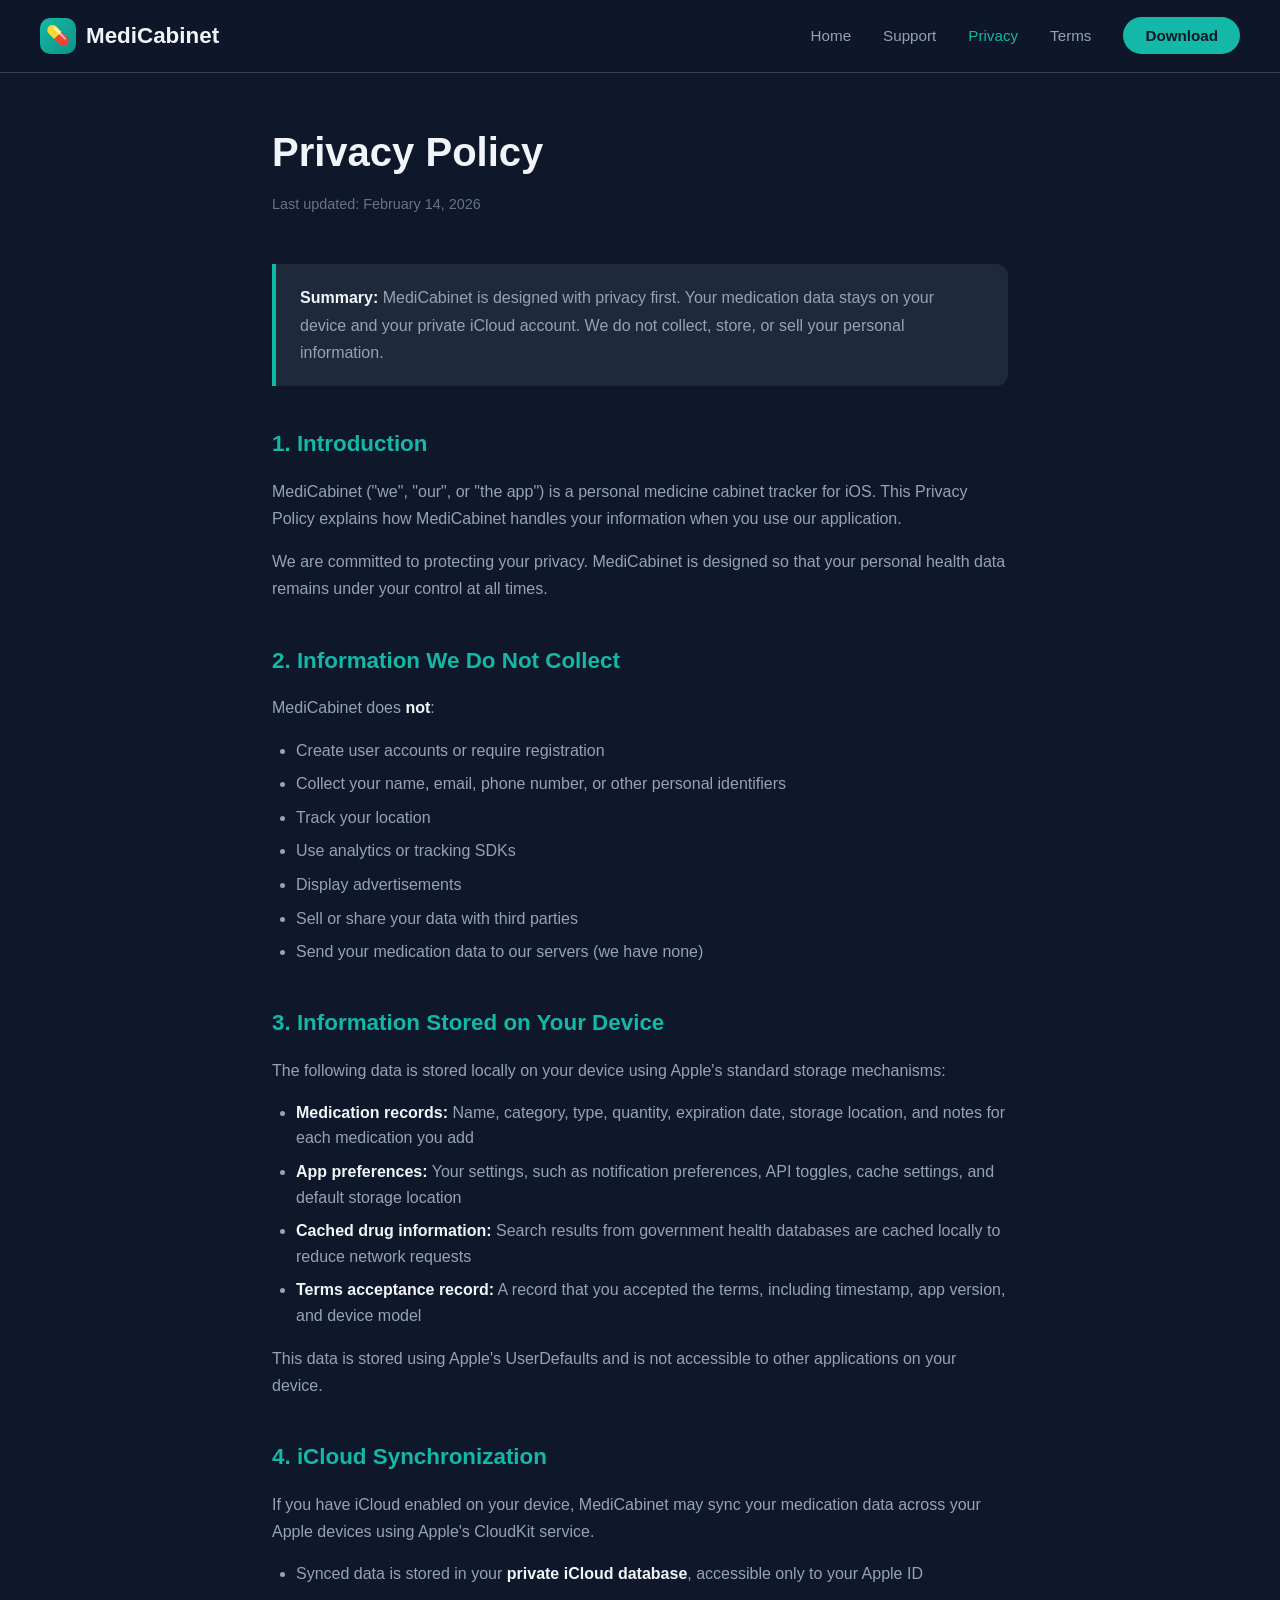
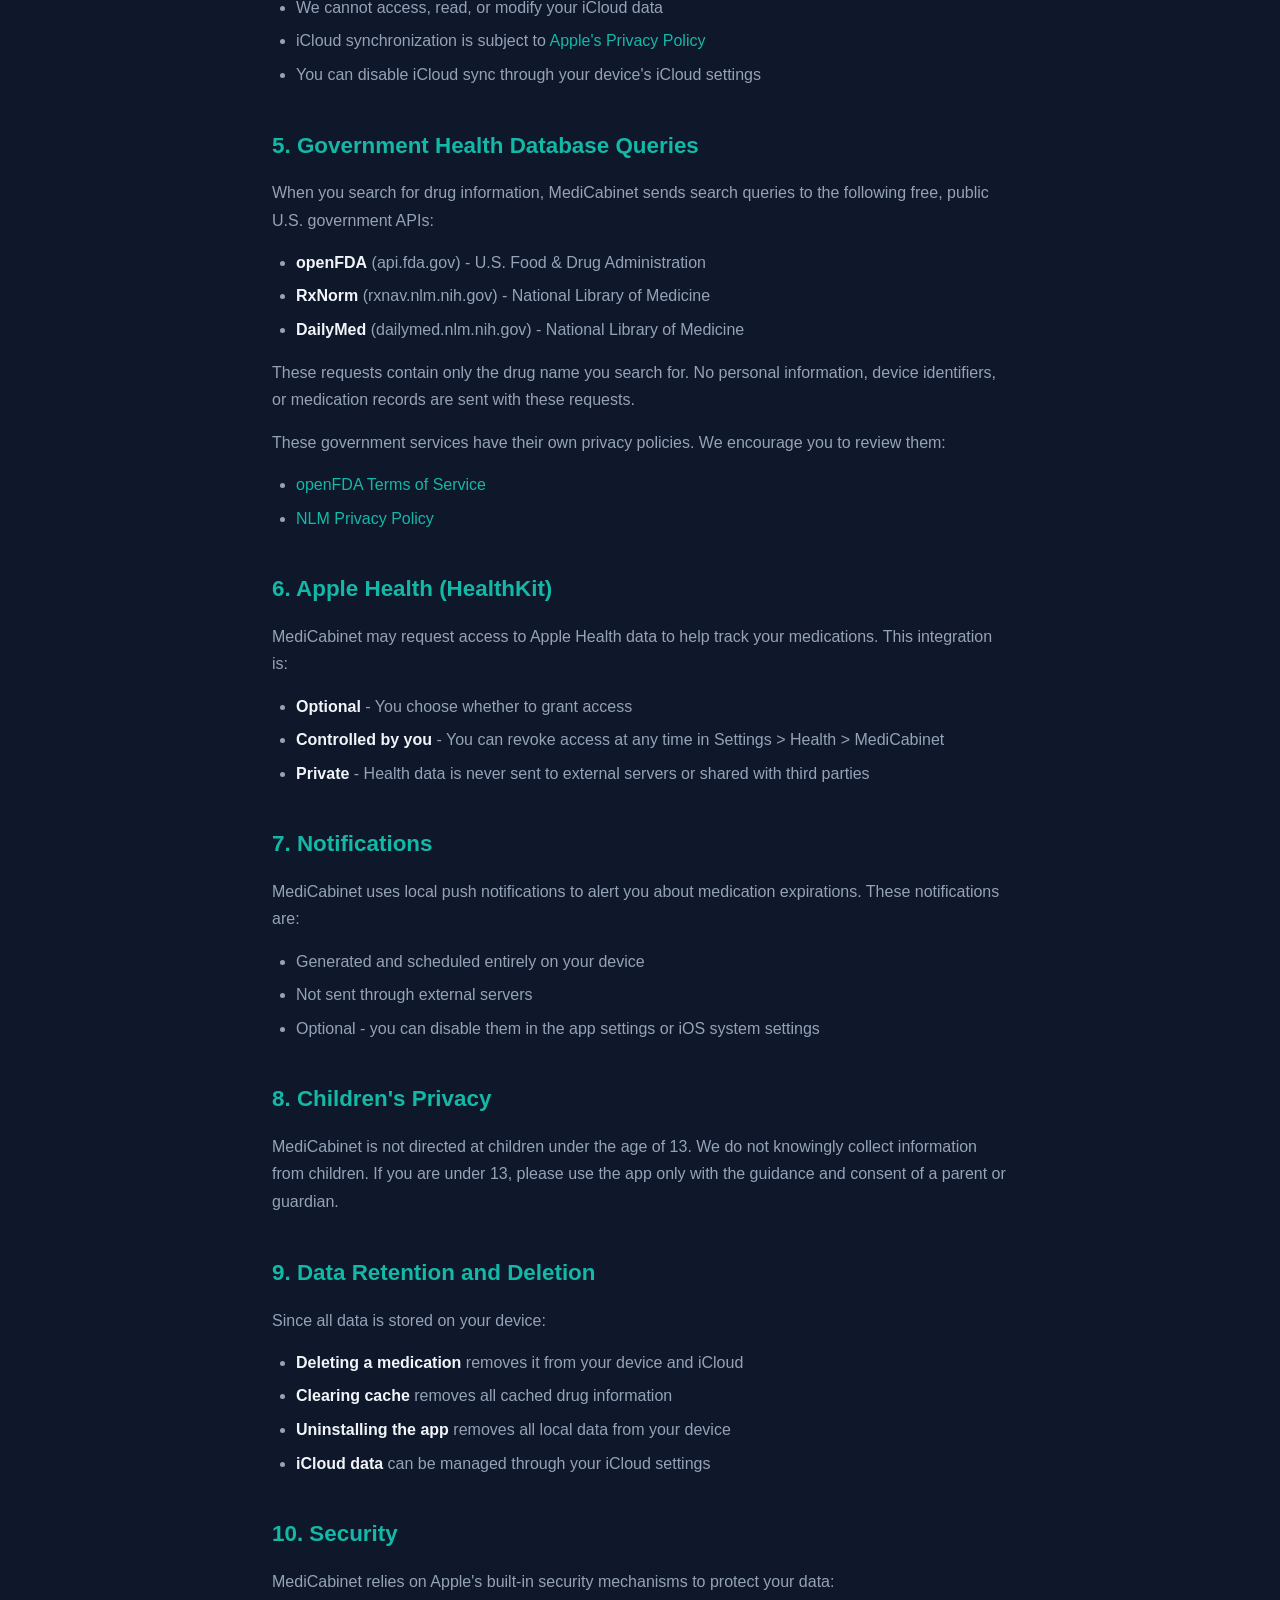
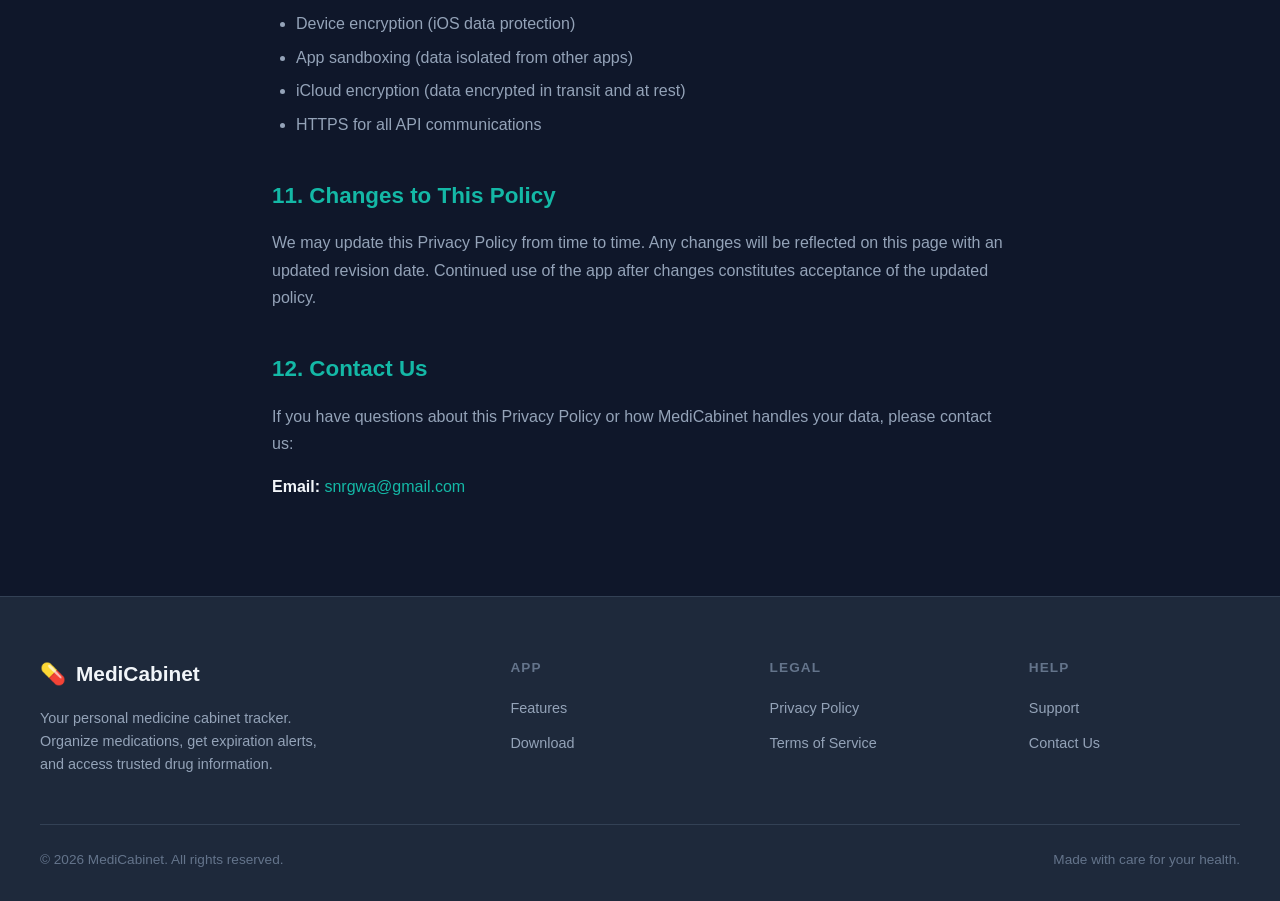
==== privacy.html @ 96c991f2 "Add files via upload" ====
<!DOCTYPE html>
<html lang="en">
<head>
  <meta charset="UTF-8">
  <meta name="viewport" content="width=device-width, initial-scale=1.0">
  <title>Privacy Policy - MediCabinet</title>
  <meta name="description" content="MediCabinet Privacy Policy - Learn how we handle your data.">
  <link rel="stylesheet" href="style.css">
  <link rel="icon" href="data:image/svg+xml,<svg xmlns='http://www.w3.org/2000/svg' viewBox='0 0 100 100'><text y='.9em' font-size='90'>💊</text></svg>">
</head>
<body>

  <!-- NAVIGATION -->
  <nav class="navbar">
    <div class="nav-container">
      <a href="index.html" class="nav-logo">
        <span class="logo-icon">💊</span>
        MediCabinet
      </a>
      <ul class="nav-links" id="navLinks">
        <li><a href="index.html">Home</a></li>
        <li><a href="support.html">Support</a></li>
        <li><a href="privacy.html" class="active">Privacy</a></li>
        <li><a href="terms.html">Terms</a></li>
        <li><a href="index.html#download" class="nav-cta">Download</a></li>
      </ul>
      <button class="mobile-toggle" id="mobileToggle" aria-label="Toggle menu">
        <span></span><span></span><span></span>
      </button>
    </div>
  </nav>

  <!-- PRIVACY POLICY -->
  <div class="legal-page">
    <div class="legal-container">
      <h1>Privacy Policy</h1>
      <p class="last-updated">Last updated: February 14, 2026</p>

      <div class="highlight-box">
        <p><strong>Summary:</strong> MediCabinet is designed with privacy first. Your medication data stays on your device and your private iCloud account. We do not collect, store, or sell your personal information.</p>
      </div>

      <h2>1. Introduction</h2>
      <p>MediCabinet ("we", "our", or "the app") is a personal medicine cabinet tracker for iOS. This Privacy Policy explains how MediCabinet handles your information when you use our application.</p>
      <p>We are committed to protecting your privacy. MediCabinet is designed so that your personal health data remains under your control at all times.</p>

      <h2>2. Information We Do Not Collect</h2>
      <p>MediCabinet does <strong>not</strong>:</p>
      <ul>
        <li>Create user accounts or require registration</li>
        <li>Collect your name, email, phone number, or other personal identifiers</li>
        <li>Track your location</li>
        <li>Use analytics or tracking SDKs</li>
        <li>Display advertisements</li>
        <li>Sell or share your data with third parties</li>
        <li>Send your medication data to our servers (we have none)</li>
      </ul>

      <h2>3. Information Stored on Your Device</h2>
      <p>The following data is stored locally on your device using Apple's standard storage mechanisms:</p>
      <ul>
        <li><strong>Medication records:</strong> Name, category, type, quantity, expiration date, storage location, and notes for each medication you add</li>
        <li><strong>App preferences:</strong> Your settings, such as notification preferences, API toggles, cache settings, and default storage location</li>
        <li><strong>Cached drug information:</strong> Search results from government health databases are cached locally to reduce network requests</li>
        <li><strong>Terms acceptance record:</strong> A record that you accepted the terms, including timestamp, app version, and device model</li>
      </ul>
      <p>This data is stored using Apple's UserDefaults and is not accessible to other applications on your device.</p>

      <h2>4. iCloud Synchronization</h2>
      <p>If you have iCloud enabled on your device, MediCabinet may sync your medication data across your Apple devices using Apple's CloudKit service.</p>
      <ul>
        <li>Synced data is stored in your <strong>private iCloud database</strong>, accessible only to your Apple ID</li>
        <li>We cannot access, read, or modify your iCloud data</li>
        <li>iCloud synchronization is subject to <a href="https://www.apple.com/legal/privacy/" target="_blank">Apple's Privacy Policy</a></li>
        <li>You can disable iCloud sync through your device's iCloud settings</li>
      </ul>

      <h2>5. Government Health Database Queries</h2>
      <p>When you search for drug information, MediCabinet sends search queries to the following free, public U.S. government APIs:</p>
      <ul>
        <li><strong>openFDA</strong> (api.fda.gov) - U.S. Food & Drug Administration</li>
        <li><strong>RxNorm</strong> (rxnav.nlm.nih.gov) - National Library of Medicine</li>
        <li><strong>DailyMed</strong> (dailymed.nlm.nih.gov) - National Library of Medicine</li>
      </ul>
      <p>These requests contain only the drug name you search for. No personal information, device identifiers, or medication records are sent with these requests.</p>
      <p>These government services have their own privacy policies. We encourage you to review them:</p>
      <ul>
        <li><a href="https://open.fda.gov/terms/" target="_blank">openFDA Terms of Service</a></li>
        <li><a href="https://www.nlm.nih.gov/privacy.html" target="_blank">NLM Privacy Policy</a></li>
      </ul>

      <h2>6. Apple Health (HealthKit)</h2>
      <p>MediCabinet may request access to Apple Health data to help track your medications. This integration is:</p>
      <ul>
        <li><strong>Optional</strong> - You choose whether to grant access</li>
        <li><strong>Controlled by you</strong> - You can revoke access at any time in Settings > Health > MediCabinet</li>
        <li><strong>Private</strong> - Health data is never sent to external servers or shared with third parties</li>
      </ul>

      <h2>7. Notifications</h2>
      <p>MediCabinet uses local push notifications to alert you about medication expirations. These notifications are:</p>
      <ul>
        <li>Generated and scheduled entirely on your device</li>
        <li>Not sent through external servers</li>
        <li>Optional - you can disable them in the app settings or iOS system settings</li>
      </ul>

      <h2>8. Children's Privacy</h2>
      <p>MediCabinet is not directed at children under the age of 13. We do not knowingly collect information from children. If you are under 13, please use the app only with the guidance and consent of a parent or guardian.</p>

      <h2>9. Data Retention and Deletion</h2>
      <p>Since all data is stored on your device:</p>
      <ul>
        <li><strong>Deleting a medication</strong> removes it from your device and iCloud</li>
        <li><strong>Clearing cache</strong> removes all cached drug information</li>
        <li><strong>Uninstalling the app</strong> removes all local data from your device</li>
        <li><strong>iCloud data</strong> can be managed through your iCloud settings</li>
      </ul>

      <h2>10. Security</h2>
      <p>MediCabinet relies on Apple's built-in security mechanisms to protect your data:</p>
      <ul>
        <li>Device encryption (iOS data protection)</li>
        <li>App sandboxing (data isolated from other apps)</li>
        <li>iCloud encryption (data encrypted in transit and at rest)</li>
        <li>HTTPS for all API communications</li>
      </ul>

      <h2>11. Changes to This Policy</h2>
      <p>We may update this Privacy Policy from time to time. Any changes will be reflected on this page with an updated revision date. Continued use of the app after changes constitutes acceptance of the updated policy.</p>

      <h2>12. Contact Us</h2>
      <p>If you have questions about this Privacy Policy or how MediCabinet handles your data, please contact us:</p>
      <p><strong>Email:</strong> <a href="mailto:snrgwa@gmail.com">snrgwa@gmail.com</a></p>
    </div>
  </div>

  <!-- FOOTER -->
  <footer class="footer">
    <div class="footer-container">
      <div class="footer-grid">
        <div class="footer-brand">
          <div class="footer-logo">
            <span class="logo-icon">💊</span>
            MediCabinet
          </div>
          <p>Your personal medicine cabinet tracker. Organize medications, get expiration alerts, and access trusted drug information.</p>
        </div>
        <div class="footer-col">
          <h4>App</h4>
          <ul>
            <li><a href="index.html#features">Features</a></li>
            <li><a href="index.html#download">Download</a></li>
          </ul>
        </div>
        <div class="footer-col">
          <h4>Legal</h4>
          <ul>
            <li><a href="privacy.html">Privacy Policy</a></li>
            <li><a href="terms.html">Terms of Service</a></li>
          </ul>
        </div>
        <div class="footer-col">
          <h4>Help</h4>
          <ul>
            <li><a href="support.html">Support</a></li>
            <li><a href="mailto:snrgwa@gmail.com">Contact Us</a></li>
          </ul>
        </div>
      </div>
      <div class="footer-bottom">
        <p>&copy; 2026 MediCabinet. All rights reserved.</p>
        <p>Made with care for your health.</p>
      </div>
    </div>
  </footer>

  <script>
    document.getElementById('mobileToggle').addEventListener('click', function() {
      document.getElementById('navLinks').classList.toggle('open');
    });
    document.querySelectorAll('.nav-links a').forEach(link => {
      link.addEventListener('click', () => {
        document.getElementById('navLinks').classList.remove('open');
      });
    });
  </script>

</body>
</html>
---- style.css ----
/* ===== RESET & BASE ===== */
*, *::before, *::after {
  margin: 0;
  padding: 0;
  box-sizing: border-box;
}

:root {
  --bg-primary: #0f172a;
  --bg-secondary: #1e293b;
  --bg-card: #1e293b;
  --bg-card-hover: #334155;
  --teal: #14b8a6;
  --teal-dark: #0d9488;
  --teal-light: #5eead4;
  --teal-glow: rgba(20, 184, 166, 0.15);
  --text-primary: #f1f5f9;
  --text-secondary: #94a3b8;
  --text-muted: #64748b;
  --border: #334155;
  --green: #22c55e;
  --yellow: #eab308;
  --orange: #f97316;
  --red: #ef4444;
  --radius: 12px;
  --radius-lg: 20px;
  --shadow: 0 4px 24px rgba(0, 0, 0, 0.3);
  --transition: 0.3s ease;
}

html {
  scroll-behavior: smooth;
  font-size: 16px;
}

body {
  font-family: -apple-system, BlinkMacSystemFont, 'SF Pro Display', 'Segoe UI', Roboto, sans-serif;
  background-color: var(--bg-primary);
  color: var(--text-primary);
  line-height: 1.6;
  -webkit-font-smoothing: antialiased;
}

a {
  color: var(--teal);
  text-decoration: none;
  transition: color var(--transition);
}

a:hover {
  color: var(--teal-light);
}

img {
  max-width: 100%;
  height: auto;
}

/* ===== NAVIGATION ===== */
.navbar {
  position: fixed;
  top: 0;
  left: 0;
  right: 0;
  z-index: 1000;
  background: rgba(15, 23, 42, 0.85);
  backdrop-filter: blur(20px);
  -webkit-backdrop-filter: blur(20px);
  border-bottom: 1px solid var(--border);
  padding: 0 2rem;
}

.nav-container {
  max-width: 1200px;
  margin: 0 auto;
  display: flex;
  justify-content: space-between;
  align-items: center;
  height: 72px;
}

.nav-logo {
  display: flex;
  align-items: center;
  gap: 10px;
  font-size: 1.4rem;
  font-weight: 700;
  color: var(--text-primary);
}

.nav-logo .logo-icon {
  width: 36px;
  height: 36px;
  background: linear-gradient(135deg, var(--teal), var(--teal-dark));
  border-radius: 10px;
  display: flex;
  align-items: center;
  justify-content: center;
  font-size: 1.2rem;
}

.nav-links {
  display: flex;
  align-items: center;
  gap: 2rem;
  list-style: none;
}

.nav-links a {
  color: var(--text-secondary);
  font-size: 0.95rem;
  font-weight: 500;
  transition: color var(--transition);
}

.nav-links a:hover,
.nav-links a.active {
  color: var(--teal);
}

.nav-cta {
  background: var(--teal);
  color: var(--bg-primary) !important;
  padding: 10px 22px;
  border-radius: 50px;
  font-weight: 600 !important;
  transition: all var(--transition) !important;
}

.nav-cta:hover {
  background: var(--teal-light) !important;
  transform: translateY(-1px);
}

.mobile-toggle {
  display: none;
  flex-direction: column;
  gap: 5px;
  cursor: pointer;
  background: none;
  border: none;
  padding: 5px;
}

.mobile-toggle span {
  width: 24px;
  height: 2px;
  background: var(--text-primary);
  border-radius: 2px;
  transition: var(--transition);
}

/* ===== HERO ===== */
.hero {
  min-height: 100vh;
  display: flex;
  align-items: center;
  padding: 120px 2rem 80px;
  position: relative;
  overflow: hidden;
}

.hero::before {
  content: '';
  position: absolute;
  top: -50%;
  right: -20%;
  width: 600px;
  height: 600px;
  background: radial-gradient(circle, var(--teal-glow), transparent 70%);
  pointer-events: none;
}

.hero-container {
  max-width: 1200px;
  margin: 0 auto;
  display: grid;
  grid-template-columns: 1fr 1fr;
  gap: 4rem;
  align-items: center;
  width: 100%;
}

.hero-badge {
  display: inline-flex;
  align-items: center;
  gap: 8px;
  background: var(--teal-glow);
  border: 1px solid rgba(20, 184, 166, 0.3);
  color: var(--teal);
  padding: 6px 16px;
  border-radius: 50px;
  font-size: 0.85rem;
  font-weight: 600;
  margin-bottom: 1.5rem;
}

.hero h1 {
  font-size: 3.5rem;
  font-weight: 800;
  line-height: 1.1;
  margin-bottom: 1.5rem;
  letter-spacing: -0.02em;
}

.hero h1 .highlight {
  background: linear-gradient(135deg, var(--teal), var(--teal-light));
  -webkit-background-clip: text;
  -webkit-text-fill-color: transparent;
  background-clip: text;
}

.hero p {
  font-size: 1.2rem;
  color: var(--text-secondary);
  margin-bottom: 2rem;
  max-width: 500px;
}

.hero-buttons {
  display: flex;
  gap: 1rem;
  flex-wrap: wrap;
}

.btn-primary {
  display: inline-flex;
  align-items: center;
  gap: 8px;
  background: var(--teal);
  color: var(--bg-primary);
  padding: 14px 32px;
  border-radius: 50px;
  font-weight: 700;
  font-size: 1rem;
  transition: all var(--transition);
  border: none;
  cursor: pointer;
}

.btn-primary:hover {
  background: var(--teal-light);
  color: var(--bg-primary);
  transform: translateY(-2px);
  box-shadow: 0 8px 30px rgba(20, 184, 166, 0.3);
}

.btn-secondary {
  display: inline-flex;
  align-items: center;
  gap: 8px;
  background: transparent;
  color: var(--text-primary);
  padding: 14px 32px;
  border-radius: 50px;
  font-weight: 600;
  font-size: 1rem;
  border: 1px solid var(--border);
  transition: all var(--transition);
  cursor: pointer;
}

.btn-secondary:hover {
  border-color: var(--teal);
  color: var(--teal);
}

.hero-visual {
  display: flex;
  justify-content: center;
  align-items: center;
}

.phone-mockup {
  width: 300px;
  height: 600px;
  background: var(--bg-secondary);
  border-radius: 40px;
  border: 3px solid var(--border);
  padding: 16px;
  position: relative;
  box-shadow: var(--shadow), 0 0 80px var(--teal-glow);
}

.phone-screen {
  width: 100%;
  height: 100%;
  background: var(--bg-primary);
  border-radius: 28px;
  overflow: hidden;
  padding: 20px;
}

.phone-header {
  text-align: center;
  padding-bottom: 16px;
  border-bottom: 1px solid var(--border);
  margin-bottom: 16px;
}

.phone-header h3 {
  font-size: 1.1rem;
  font-weight: 700;
}

.phone-header p {
  font-size: 0.75rem;
  color: var(--text-muted);
}

.mock-med {
  display: flex;
  align-items: center;
  gap: 12px;
  background: var(--bg-secondary);
  padding: 12px;
  border-radius: var(--radius);
  margin-bottom: 10px;
}

.mock-med-icon {
  width: 38px;
  height: 38px;
  border-radius: 10px;
  display: flex;
  align-items: center;
  justify-content: center;
  font-size: 1.1rem;
  flex-shrink: 0;
}

.mock-med-info h4 {
  font-size: 0.85rem;
  font-weight: 600;
}

.mock-med-info p {
  font-size: 0.7rem;
  color: var(--text-muted);
}

.status-good { background: rgba(34, 197, 94, 0.15); }
.status-warn { background: rgba(234, 179, 8, 0.15); }
.status-soon { background: rgba(249, 115, 22, 0.15); }
.status-expired { background: rgba(239, 68, 68, 0.15); }

.mock-med .dot {
  width: 8px;
  height: 8px;
  border-radius: 50%;
  margin-left: auto;
  flex-shrink: 0;
}

.dot-green { background: var(--green); }
.dot-yellow { background: var(--yellow); }
.dot-orange { background: var(--orange); }
.dot-red { background: var(--red); }

/* ===== SECTIONS ===== */
section {
  padding: 100px 2rem;
}

.section-header {
  text-align: center;
  max-width: 700px;
  margin: 0 auto 4rem;
}

.section-header .label {
  color: var(--teal);
  font-size: 0.85rem;
  font-weight: 700;
  text-transform: uppercase;
  letter-spacing: 0.1em;
  margin-bottom: 0.75rem;
}

.section-header h2 {
  font-size: 2.5rem;
  font-weight: 800;
  margin-bottom: 1rem;
  letter-spacing: -0.02em;
}

.section-header p {
  color: var(--text-secondary);
  font-size: 1.1rem;
}

/* ===== FEATURES ===== */
.features-grid {
  max-width: 1200px;
  margin: 0 auto;
  display: grid;
  grid-template-columns: repeat(3, 1fr);
  gap: 1.5rem;
}

.feature-card {
  background: var(--bg-card);
  border: 1px solid var(--border);
  border-radius: var(--radius-lg);
  padding: 2rem;
  transition: all var(--transition);
}

.feature-card:hover {
  border-color: rgba(20, 184, 166, 0.3);
  background: var(--bg-card-hover);
  transform: translateY(-4px);
  box-shadow: 0 12px 40px rgba(0, 0, 0, 0.3);
}

.feature-icon {
  width: 52px;
  height: 52px;
  background: var(--teal-glow);
  border-radius: 14px;
  display: flex;
  align-items: center;
  justify-content: center;
  font-size: 1.5rem;
  margin-bottom: 1.25rem;
}

.feature-card h3 {
  font-size: 1.15rem;
  font-weight: 700;
  margin-bottom: 0.5rem;
}

.feature-card p {
  color: var(--text-secondary);
  font-size: 0.95rem;
  line-height: 1.6;
}

/* ===== DATA SOURCES ===== */
.sources {
  background: var(--bg-secondary);
}

.sources-grid {
  max-width: 1200px;
  margin: 0 auto;
  display: grid;
  grid-template-columns: repeat(3, 1fr);
  gap: 1.5rem;
}

.source-card {
  background: var(--bg-primary);
  border: 1px solid var(--border);
  border-radius: var(--radius-lg);
  padding: 2rem;
  text-align: center;
}

.source-card .source-logo {
  font-size: 2.5rem;
  margin-bottom: 1rem;
}

.source-card h3 {
  font-size: 1.1rem;
  font-weight: 700;
  margin-bottom: 0.5rem;
}

.source-card p {
  color: var(--text-secondary);
  font-size: 0.9rem;
}

/* ===== EXPIRATION STATUS ===== */
.status-section {
  max-width: 900px;
  margin: 0 auto;
}

.status-grid {
  display: grid;
  grid-template-columns: repeat(4, 1fr);
  gap: 1.25rem;
}

.status-card {
  background: var(--bg-card);
  border: 1px solid var(--border);
  border-radius: var(--radius);
  padding: 1.5rem;
  text-align: center;
}

.status-card .status-dot {
  width: 16px;
  height: 16px;
  border-radius: 50%;
  margin: 0 auto 1rem;
}

.status-card h4 {
  font-size: 1rem;
  font-weight: 700;
  margin-bottom: 0.25rem;
}

.status-card p {
  color: var(--text-secondary);
  font-size: 0.85rem;
}

/* ===== CTA ===== */
.cta-section {
  text-align: center;
}

.cta-box {
  max-width: 700px;
  margin: 0 auto;
  background: linear-gradient(135deg, rgba(20, 184, 166, 0.1), rgba(20, 184, 166, 0.05));
  border: 1px solid rgba(20, 184, 166, 0.2);
  border-radius: var(--radius-lg);
  padding: 4rem 2rem;
}

.cta-box h2 {
  font-size: 2.2rem;
  font-weight: 800;
  margin-bottom: 1rem;
}

.cta-box p {
  color: var(--text-secondary);
  font-size: 1.1rem;
  margin-bottom: 2rem;
}

/* ===== FOOTER ===== */
.footer {
  background: var(--bg-secondary);
  border-top: 1px solid var(--border);
  padding: 60px 2rem 30px;
}

.footer-container {
  max-width: 1200px;
  margin: 0 auto;
}

.footer-grid {
  display: grid;
  grid-template-columns: 2fr 1fr 1fr 1fr;
  gap: 3rem;
  margin-bottom: 3rem;
}

.footer-brand .footer-logo {
  display: flex;
  align-items: center;
  gap: 10px;
  font-size: 1.3rem;
  font-weight: 700;
  color: var(--text-primary);
  margin-bottom: 1rem;
}

.footer-brand p {
  color: var(--text-secondary);
  font-size: 0.9rem;
  max-width: 300px;
}

.footer-col h4 {
  font-size: 0.85rem;
  font-weight: 700;
  text-transform: uppercase;
  letter-spacing: 0.08em;
  color: var(--text-muted);
  margin-bottom: 1rem;
}

.footer-col ul {
  list-style: none;
}

.footer-col li {
  margin-bottom: 0.6rem;
}

.footer-col a {
  color: var(--text-secondary);
  font-size: 0.9rem;
}

.footer-col a:hover {
  color: var(--teal);
}

.footer-bottom {
  border-top: 1px solid var(--border);
  padding-top: 1.5rem;
  display: flex;
  justify-content: space-between;
  align-items: center;
  color: var(--text-muted);
  font-size: 0.85rem;
}

/* ===== LEGAL PAGES ===== */
.legal-page {
  padding-top: 120px;
  padding-bottom: 80px;
}

.legal-container {
  max-width: 800px;
  margin: 0 auto;
  padding: 0 2rem;
}

.legal-container h1 {
  font-size: 2.5rem;
  font-weight: 800;
  margin-bottom: 0.5rem;
}

.legal-container .last-updated {
  color: var(--text-muted);
  font-size: 0.9rem;
  margin-bottom: 3rem;
}

.legal-container h2 {
  font-size: 1.4rem;
  font-weight: 700;
  margin-top: 2.5rem;
  margin-bottom: 1rem;
  color: var(--teal);
}

.legal-container h3 {
  font-size: 1.1rem;
  font-weight: 600;
  margin-top: 1.5rem;
  margin-bottom: 0.75rem;
}

.legal-container p {
  color: var(--text-secondary);
  margin-bottom: 1rem;
  line-height: 1.7;
}

.legal-container ul, .legal-container ol {
  color: var(--text-secondary);
  margin-bottom: 1rem;
  padding-left: 1.5rem;
}

.legal-container li {
  margin-bottom: 0.5rem;
  line-height: 1.6;
}

.legal-container strong {
  color: var(--text-primary);
}

.legal-container .highlight-box {
  background: var(--bg-secondary);
  border-left: 4px solid var(--teal);
  padding: 1.25rem 1.5rem;
  border-radius: 0 var(--radius) var(--radius) 0;
  margin: 1.5rem 0;
}

.legal-container .highlight-box p {
  margin-bottom: 0;
}

.legal-container .warning-box {
  background: rgba(239, 68, 68, 0.08);
  border-left: 4px solid var(--red);
  padding: 1.25rem 1.5rem;
  border-radius: 0 var(--radius) var(--radius) 0;
  margin: 1.5rem 0;
}

.legal-container .warning-box p {
  margin-bottom: 0;
}

/* ===== SUPPORT PAGE ===== */
.support-grid {
  display: grid;
  grid-template-columns: repeat(2, 1fr);
  gap: 1.5rem;
  margin-bottom: 3rem;
}

.support-card {
  background: var(--bg-card);
  border: 1px solid var(--border);
  border-radius: var(--radius-lg);
  padding: 2rem;
  transition: all var(--transition);
}

.support-card:hover {
  border-color: rgba(20, 184, 166, 0.3);
}

.support-card .card-icon {
  font-size: 2rem;
  margin-bottom: 1rem;
}

.support-card h3 {
  font-size: 1.15rem;
  font-weight: 700;
  margin-bottom: 0.5rem;
}

.support-card p {
  color: var(--text-secondary);
  font-size: 0.95rem;
  margin-bottom: 1rem;
}

.support-card .card-link {
  font-weight: 600;
  font-size: 0.9rem;
}

.faq-section {
  margin-top: 3rem;
}

.faq-section h2 {
  font-size: 1.8rem;
  font-weight: 800;
  margin-bottom: 1.5rem;
  color: var(--text-primary);
}

.faq-item {
  background: var(--bg-card);
  border: 1px solid var(--border);
  border-radius: var(--radius);
  margin-bottom: 1rem;
  overflow: hidden;
}

.faq-question {
  padding: 1.25rem 1.5rem;
  font-weight: 600;
  cursor: pointer;
  display: flex;
  justify-content: space-between;
  align-items: center;
  transition: background var(--transition);
}

.faq-question:hover {
  background: var(--bg-card-hover);
}

.faq-question .arrow {
  color: var(--teal);
  transition: transform var(--transition);
  font-size: 1.2rem;
}

.faq-item.open .faq-question .arrow {
  transform: rotate(180deg);
}

.faq-answer {
  max-height: 0;
  overflow: hidden;
  transition: max-height 0.4s ease;
}

.faq-item.open .faq-answer {
  max-height: 500px;
}

.faq-answer p {
  padding: 0 1.5rem 1.25rem;
  color: var(--text-secondary);
  line-height: 1.7;
}

/* ===== RESPONSIVE ===== */
@media (max-width: 1024px) {
  .hero-container {
    grid-template-columns: 1fr;
    text-align: center;
  }

  .hero p {
    margin-left: auto;
    margin-right: auto;
  }

  .hero-buttons {
    justify-content: center;
  }

  .hero-visual {
    order: -1;
  }

  .phone-mockup {
    width: 260px;
    height: 520px;
  }

  .features-grid,
  .sources-grid {
    grid-template-columns: repeat(2, 1fr);
  }

  .footer-grid {
    grid-template-columns: 1fr 1fr;
    gap: 2rem;
  }
}

@media (max-width: 768px) {
  .nav-links {
    display: none;
    position: absolute;
    top: 72px;
    left: 0;
    right: 0;
    background: var(--bg-primary);
    border-bottom: 1px solid var(--border);
    flex-direction: column;
    padding: 1.5rem 2rem;
    gap: 1rem;
  }

  .nav-links.open {
    display: flex;
  }

  .mobile-toggle {
    display: flex;
  }

  .hero h1 {
    font-size: 2.5rem;
  }

  .section-header h2 {
    font-size: 2rem;
  }

  .features-grid,
  .sources-grid {
    grid-template-columns: 1fr;
  }

  .status-grid {
    grid-template-columns: repeat(2, 1fr);
  }

  .support-grid {
    grid-template-columns: 1fr;
  }

  .footer-grid {
    grid-template-columns: 1fr;
    gap: 2rem;
  }

  .footer-bottom {
    flex-direction: column;
    gap: 0.75rem;
    text-align: center;
  }
}

@media (max-width: 480px) {
  .hero h1 {
    font-size: 2rem;
  }

  .phone-mockup {
    width: 220px;
    height: 440px;
  }

  .status-grid {
    grid-template-columns: 1fr;
  }
}
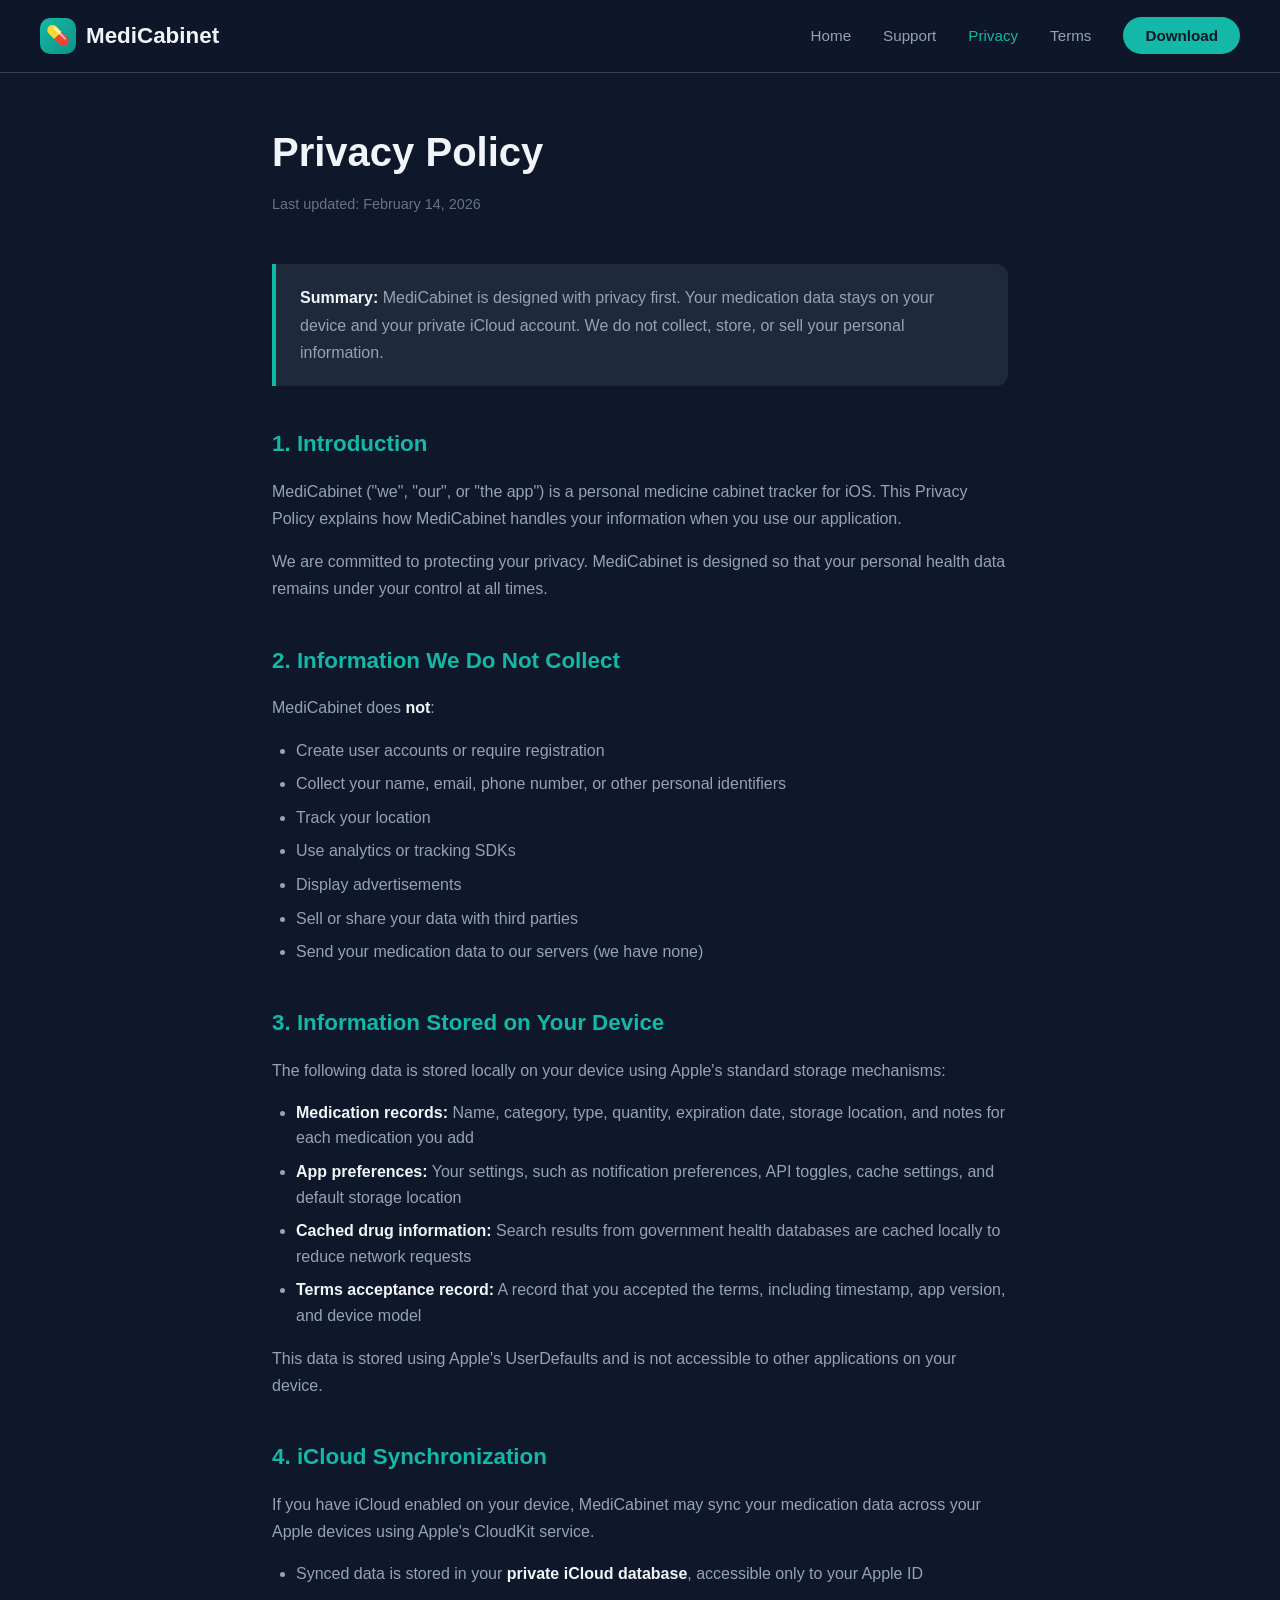
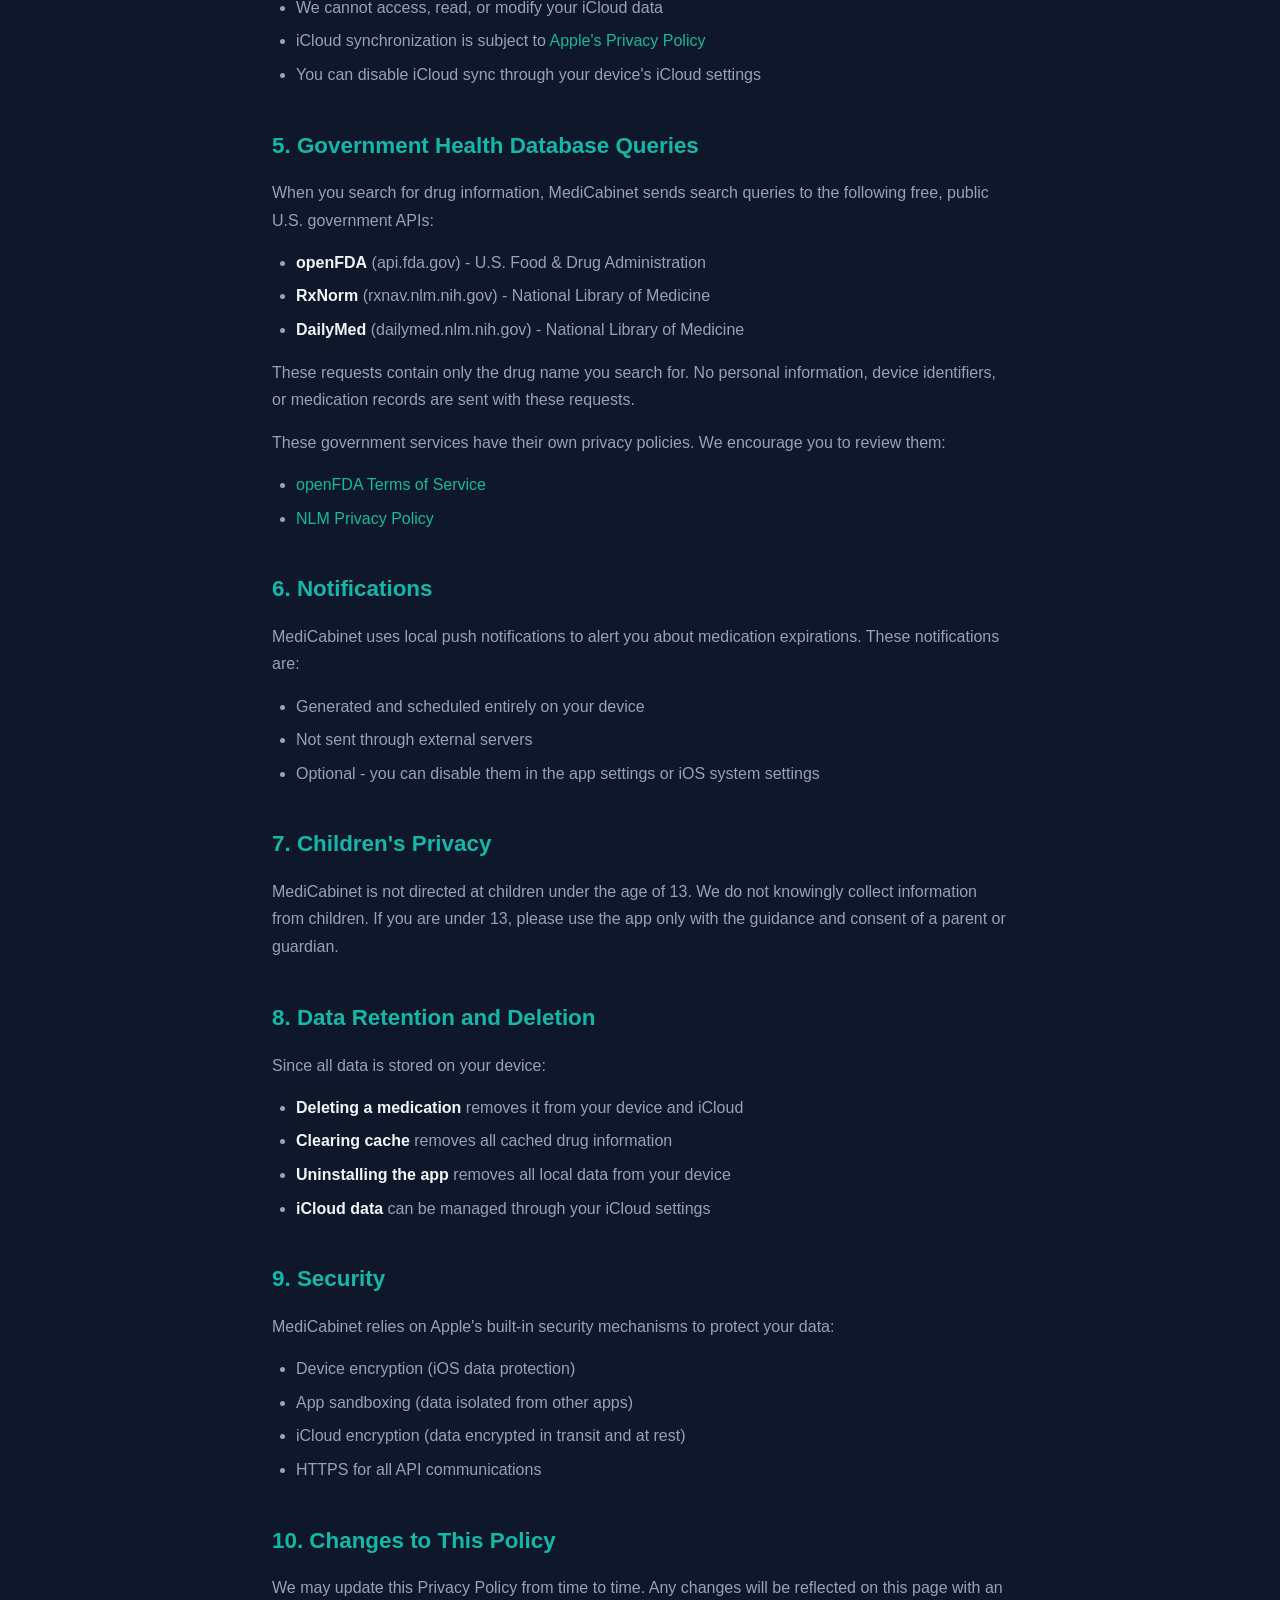
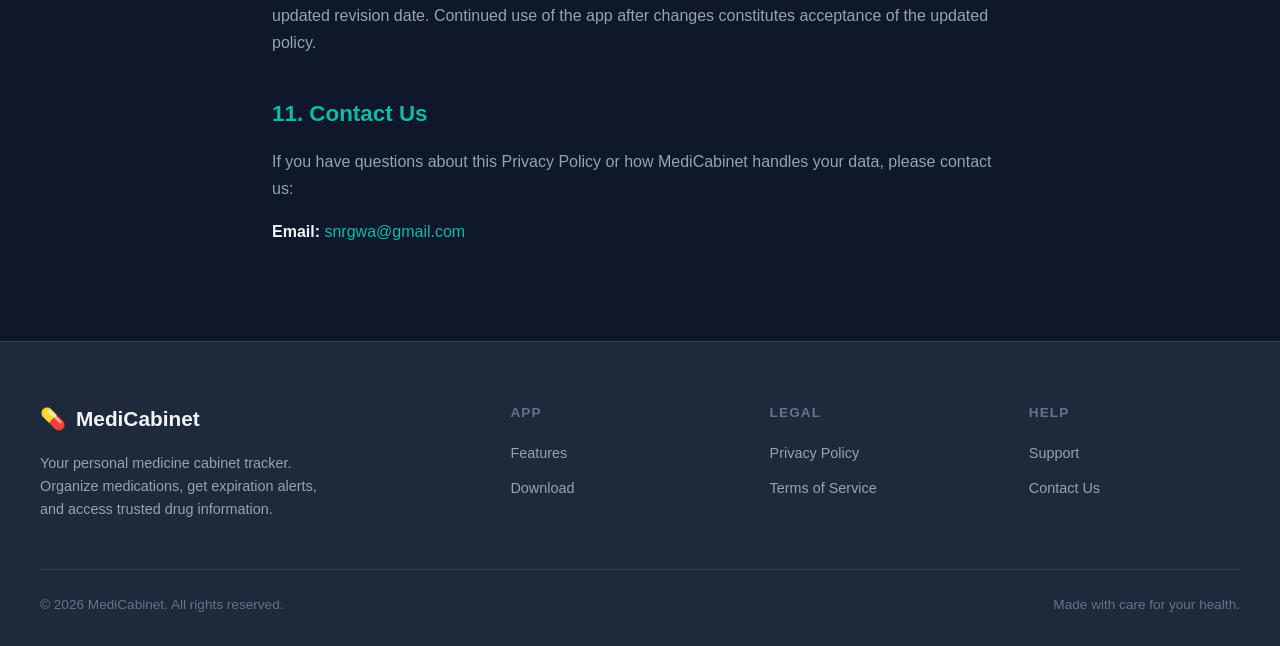
==== commit e9f90945: "Add files via upload" ====
--- a/privacy.html
+++ b/privacy.html
@@ -89,15 +89,7 @@
         <li><a href="https://www.nlm.nih.gov/privacy.html" target="_blank">NLM Privacy Policy</a></li>
       </ul>
 
-      <h2>6. Apple Health (HealthKit)</h2>
-      <p>MediCabinet may request access to Apple Health data to help track your medications. This integration is:</p>
-      <ul>
-        <li><strong>Optional</strong> - You choose whether to grant access</li>
-        <li><strong>Controlled by you</strong> - You can revoke access at any time in Settings > Health > MediCabinet</li>
-        <li><strong>Private</strong> - Health data is never sent to external servers or shared with third parties</li>
-      </ul>
-
-      <h2>7. Notifications</h2>
+      <h2>6. Notifications</h2>
       <p>MediCabinet uses local push notifications to alert you about medication expirations. These notifications are:</p>
       <ul>
         <li>Generated and scheduled entirely on your device</li>
@@ -105,10 +97,10 @@
         <li>Optional - you can disable them in the app settings or iOS system settings</li>
       </ul>
 
-      <h2>8. Children's Privacy</h2>
+      <h2>7. Children's Privacy</h2>
       <p>MediCabinet is not directed at children under the age of 13. We do not knowingly collect information from children. If you are under 13, please use the app only with the guidance and consent of a parent or guardian.</p>
 
-      <h2>9. Data Retention and Deletion</h2>
+      <h2>8. Data Retention and Deletion</h2>
       <p>Since all data is stored on your device:</p>
       <ul>
         <li><strong>Deleting a medication</strong> removes it from your device and iCloud</li>
@@ -117,7 +109,7 @@
         <li><strong>iCloud data</strong> can be managed through your iCloud settings</li>
       </ul>
 
-      <h2>10. Security</h2>
+      <h2>9. Security</h2>
       <p>MediCabinet relies on Apple's built-in security mechanisms to protect your data:</p>
       <ul>
         <li>Device encryption (iOS data protection)</li>
@@ -126,10 +118,10 @@
         <li>HTTPS for all API communications</li>
       </ul>
 
-      <h2>11. Changes to This Policy</h2>
+      <h2>10. Changes to This Policy</h2>
       <p>We may update this Privacy Policy from time to time. Any changes will be reflected on this page with an updated revision date. Continued use of the app after changes constitutes acceptance of the updated policy.</p>
 
-      <h2>12. Contact Us</h2>
+      <h2>11. Contact Us</h2>
       <p>If you have questions about this Privacy Policy or how MediCabinet handles your data, please contact us:</p>
       <p><strong>Email:</strong> <a href="mailto:snrgwa@gmail.com">snrgwa@gmail.com</a></p>
     </div>
--- a/style.css
+++ b/style.css
@@ -455,7 +455,7 @@
   border: 1px solid var(--border);
   border-radius: var(--radius-lg);
   padding: 2rem;
-  text-align: center;
+  text-align: left;
 }
 
 .source-card .source-logo {
@@ -821,7 +821,7 @@
 
   .features-grid,
   .sources-grid {
-    grid-template-columns: repeat(2, 1fr);
+    grid-template-columns: repeat(2, 1fr) !important;
   }
 
   .footer-grid {
@@ -862,7 +862,7 @@
 
   .features-grid,
   .sources-grid {
-    grid-template-columns: 1fr;
+    grid-template-columns: 1fr !important;
   }
 
   .status-grid {
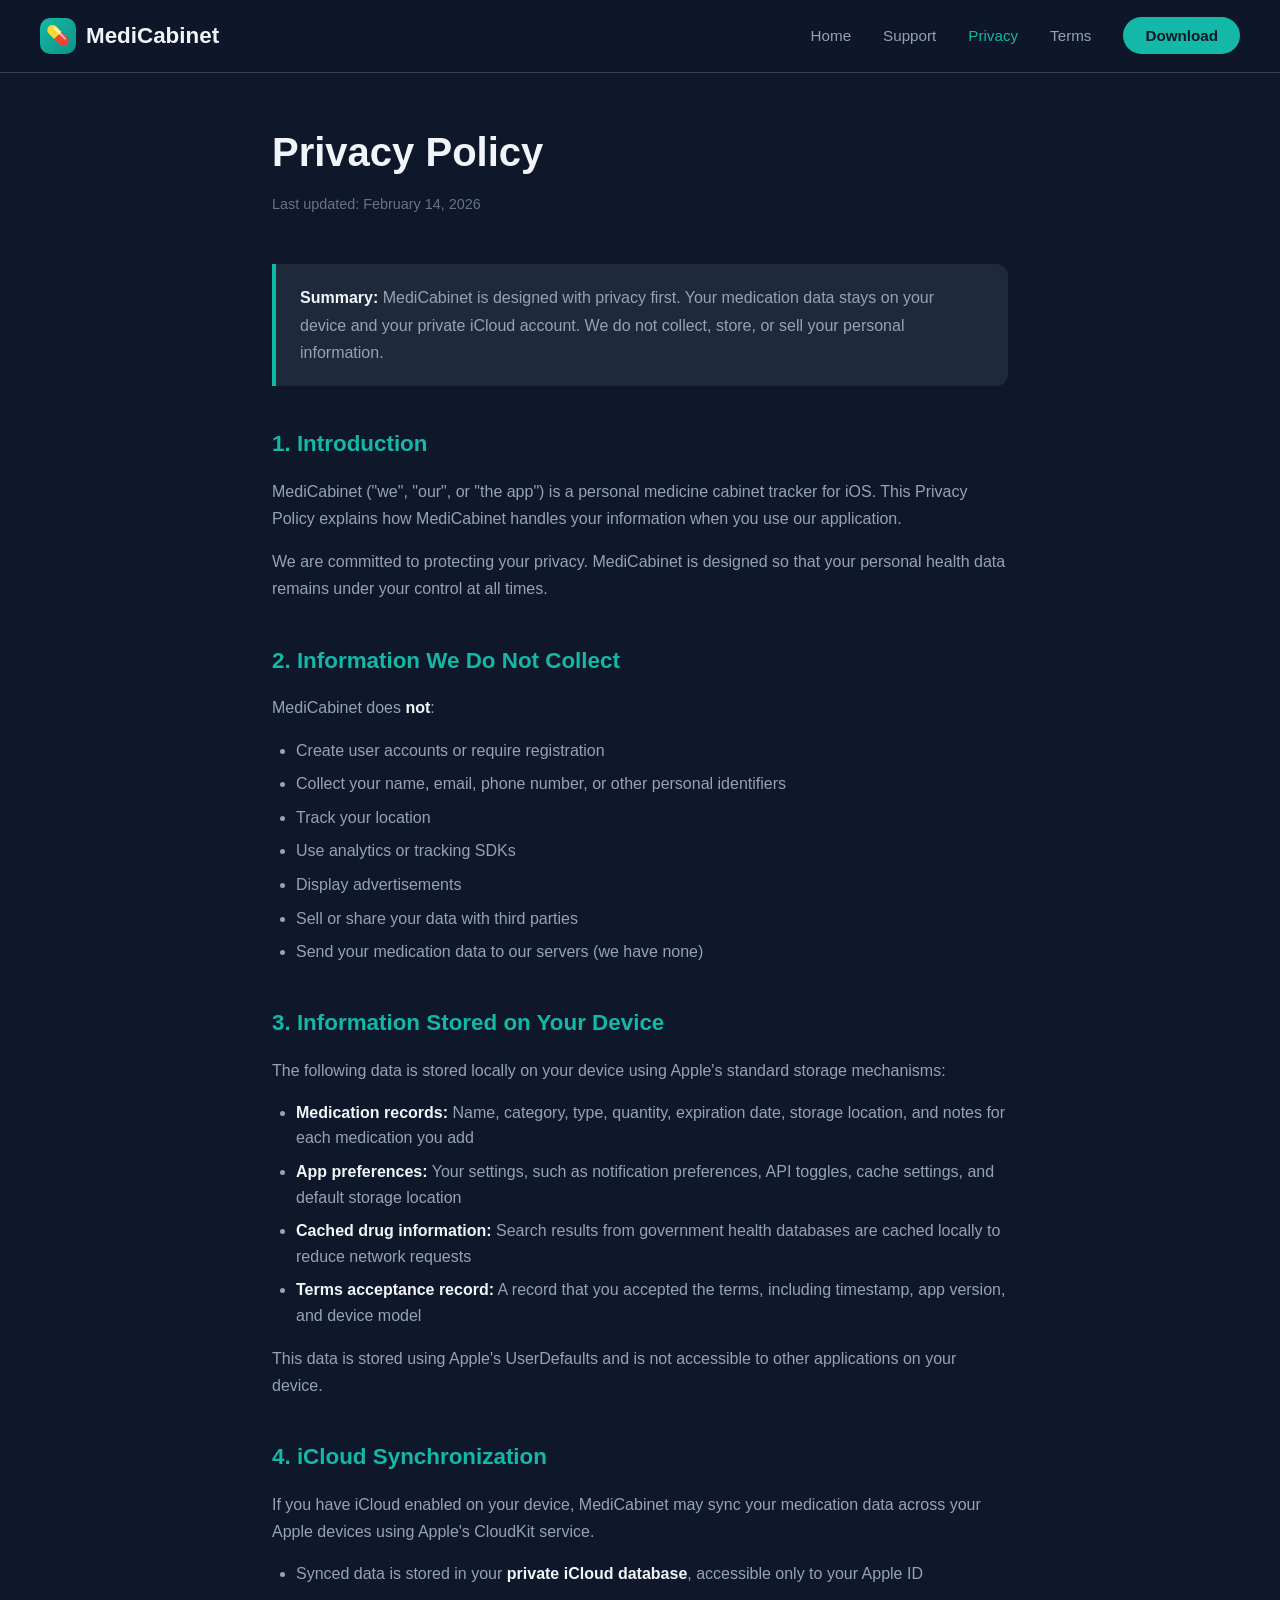
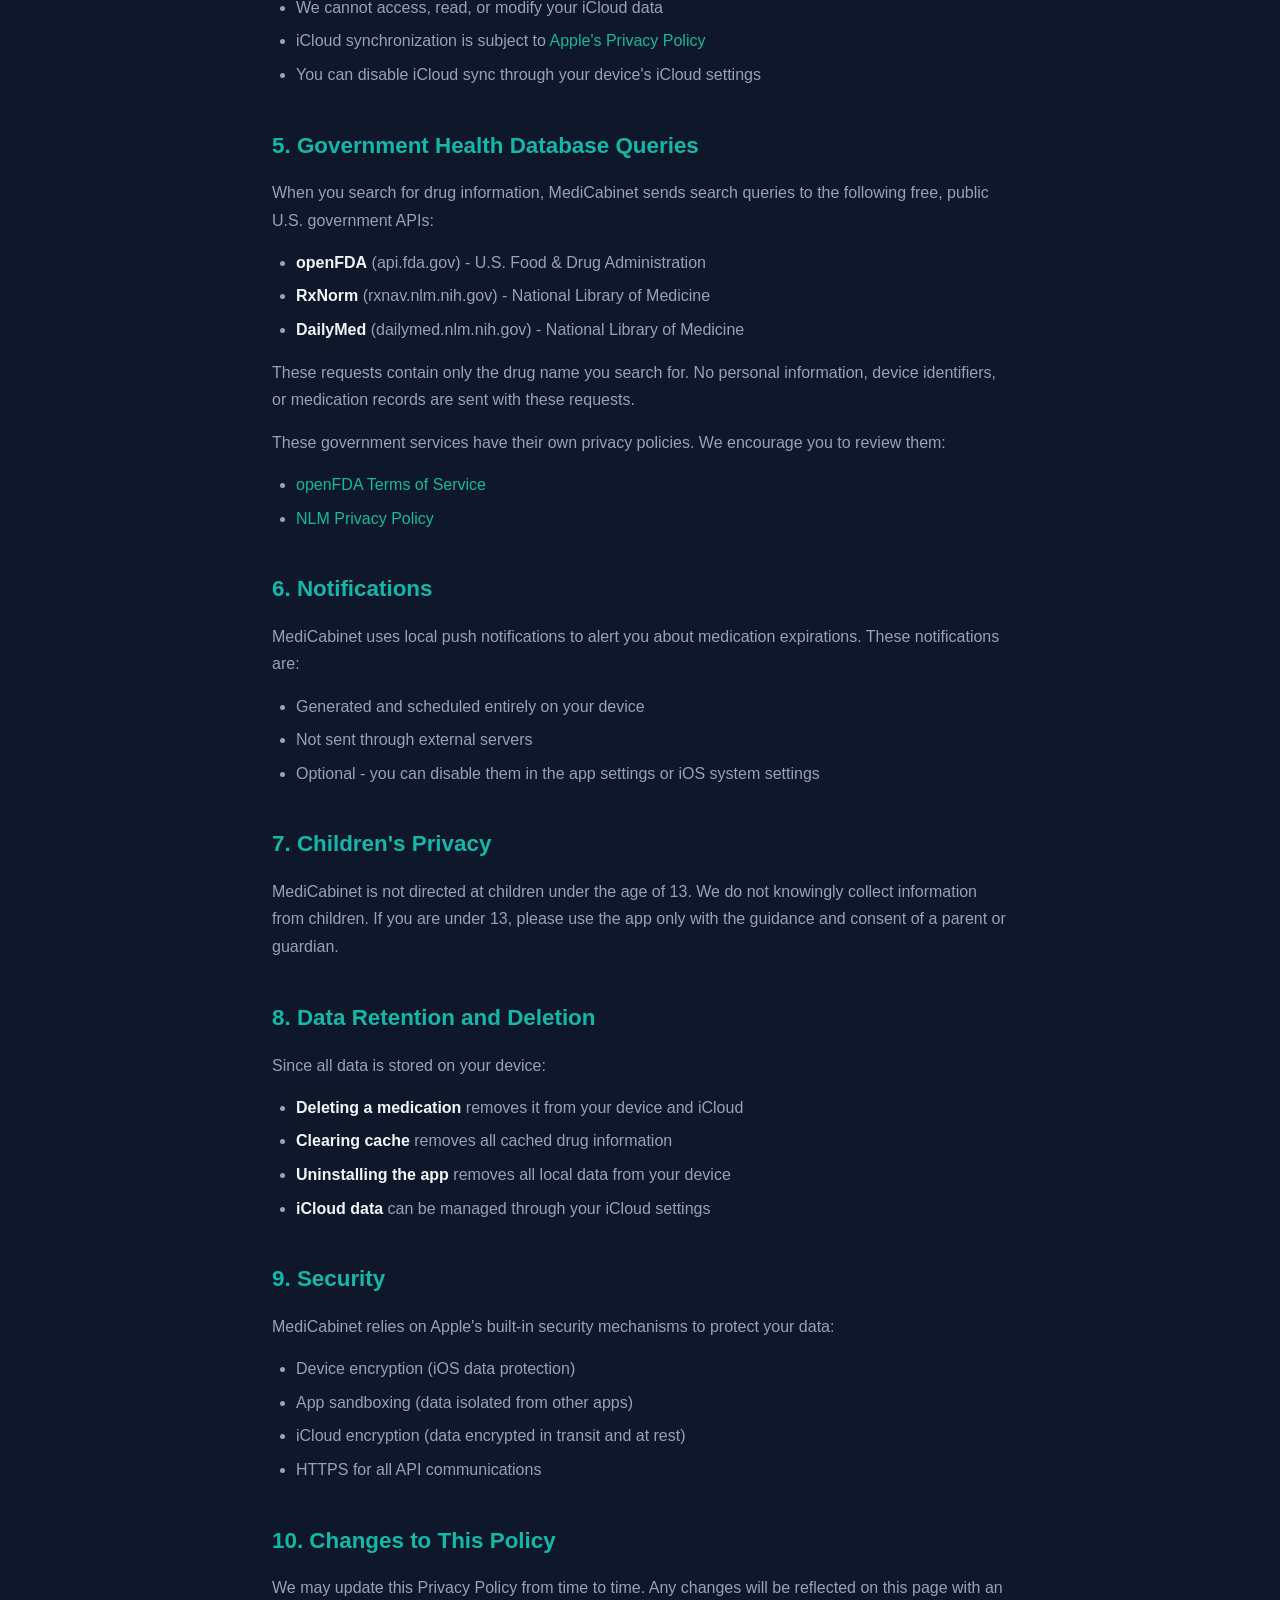
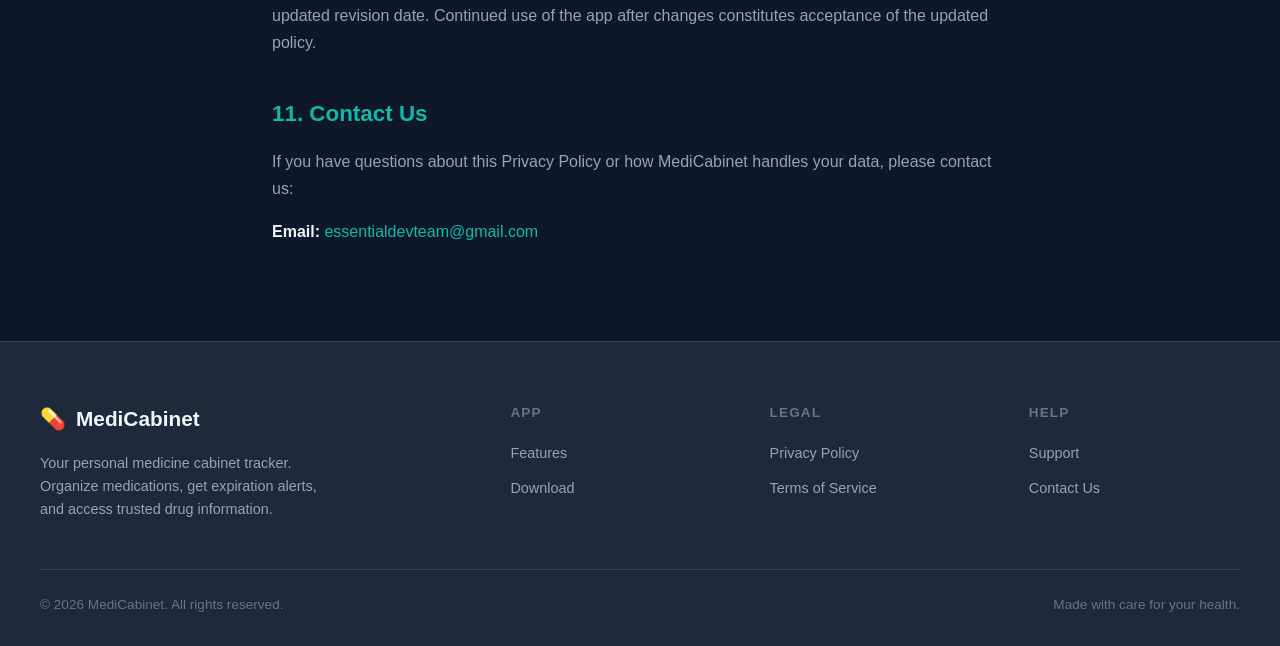
==== commit 09a09b8c: "Standardize contact email to essentialdevteam@gmail.com" ====
--- a/privacy.html
+++ b/privacy.html
@@ -123,7 +123,7 @@
 
       <h2>11. Contact Us</h2>
       <p>If you have questions about this Privacy Policy or how MediCabinet handles your data, please contact us:</p>
-      <p><strong>Email:</strong> <a href="mailto:snrgwa@gmail.com">snrgwa@gmail.com</a></p>
+      <p><strong>Email:</strong> <a href="mailto:essentialdevteam@gmail.com">essentialdevteam@gmail.com</a></p>
     </div>
   </div>
 
@@ -156,7 +156,7 @@
           <h4>Help</h4>
           <ul>
             <li><a href="support.html">Support</a></li>
-            <li><a href="mailto:snrgwa@gmail.com">Contact Us</a></li>
+            <li><a href="mailto:essentialdevteam@gmail.com">Contact Us</a></li>
           </ul>
         </div>
       </div>
